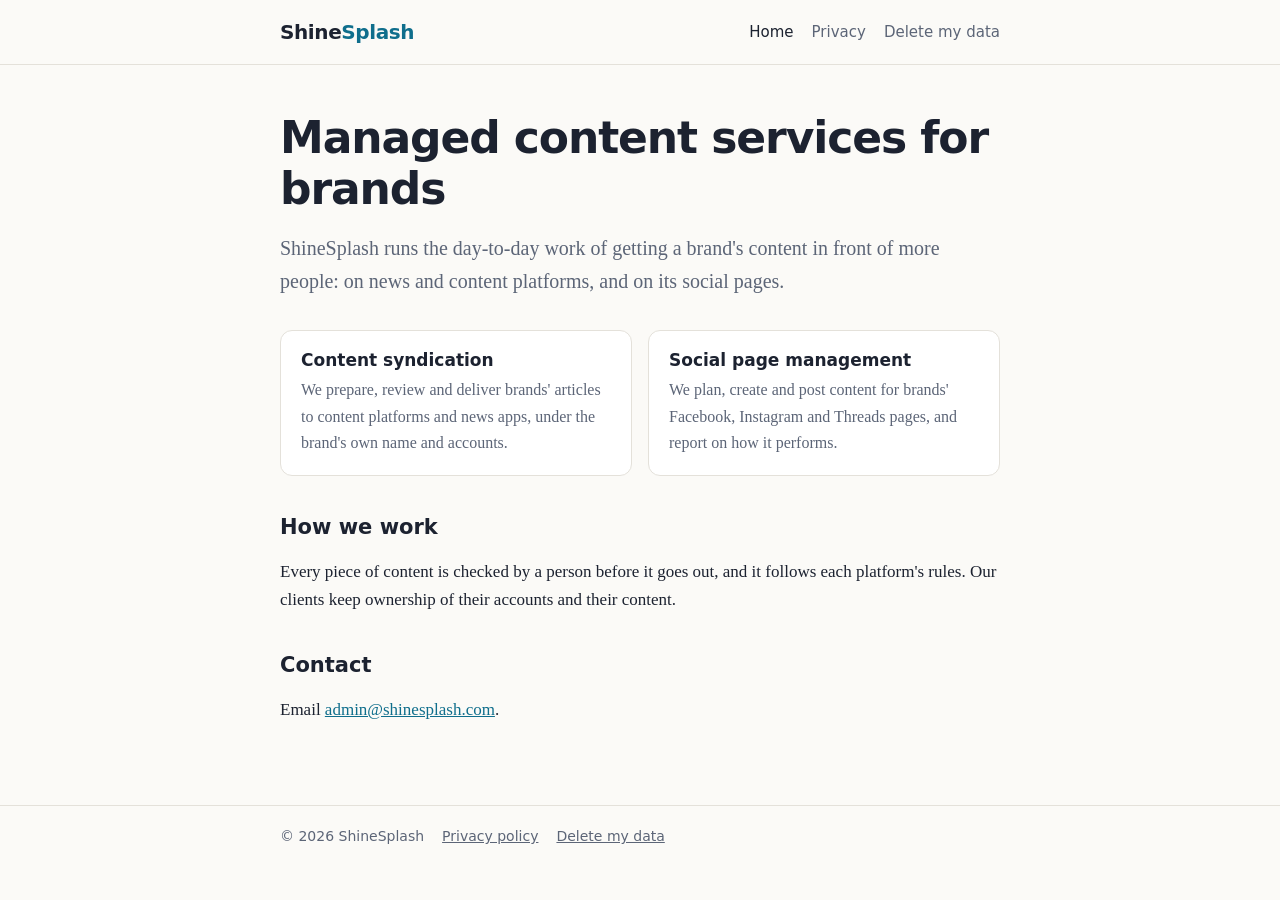
==== index.html @ 6895125b "shinesplash.com: home, privacy policy, data deletion" ====
<!doctype html>
<html lang="en">
<head>
<meta charset="utf-8">
<meta name="viewport" content="width=device-width, initial-scale=1">
<title>ShineSplash — managed content services for brands</title>
<meta name="description" content="ShineSplash runs content distribution and social page management for brands and publishers.">
<link rel="stylesheet" href="/style.css">
</head>
<body>
<header><div class="wrap">
  <a class="logo" href="/">Shine<span>Splash</span></a>
  <nav><a href="/" aria-current="page">Home</a><a href="/privacy/">Privacy</a><a href="/data-deletion/">Delete my data</a></nav>
</div></header>
<main><div class="wrap">
  <h1>Managed content services for brands</h1>
  <p class="lede">ShineSplash runs the day-to-day work of getting a brand's content in front of more people: on news and content platforms, and on its social pages.</p>

  <div class="cards">
    <div class="card"><h3>Content syndication</h3><p>We prepare, review and deliver brands' articles to content platforms and news apps, under the brand's own name and accounts.</p></div>
    <div class="card"><h3>Social page management</h3><p>We plan, create and post content for brands' Facebook, Instagram and Threads pages, and report on how it performs.</p></div>
  </div>

  <h2>How we work</h2>
  <p>Every piece of content is checked by a person before it goes out, and it follows each platform's rules. Our clients keep ownership of their accounts and their content.</p>

  <h2>Contact</h2>
  <p>Email <a href="mailto:admin@shinesplash.com">admin@shinesplash.com</a>.</p>
</div></main>
<footer><div class="wrap"><span>© 2026 ShineSplash</span><a href="/privacy/">Privacy policy</a><a href="/data-deletion/">Delete my data</a></div></footer>
</body>
</html>
---- style.css ----
:root {
  --bg: #fbfaf7; --ink: #1c2230; --muted: #5c6577; --line: #e4e1da; --accent: #0f6e8c; --card: #ffffff;
}
@media (prefers-color-scheme: dark) {
  :root { --bg: #11151c; --ink: #e8eaef; --muted: #9aa3b3; --line: #2a313d; --accent: #5cc2df; --card: #181d26; }
}
* { box-sizing: border-box; }
html { -webkit-text-size-adjust: 100%; }
body { margin: 0; background: var(--bg); color: var(--ink); font: 17px/1.65 Georgia, "Iowan Old Style", "Palatino Linotype", serif; }
a { color: var(--accent); }
.wrap { max-width: 760px; margin: 0 auto; padding: 0 20px; }
header { border-bottom: 1px solid var(--line); }
header .wrap { display: flex; justify-content: space-between; align-items: center; gap: 16px; padding-top: 18px; padding-bottom: 18px; flex-wrap: wrap; }
.logo { font: 700 20px/1 system-ui, -apple-system, "Segoe UI", sans-serif; letter-spacing: -0.02em; color: var(--ink); text-decoration: none; }
.logo span { color: var(--accent); }
nav a { font: 15px system-ui, -apple-system, "Segoe UI", sans-serif; color: var(--muted); text-decoration: none; margin-left: 18px; }
nav a:first-child { margin-left: 0; }
nav a:hover, nav a[aria-current] { color: var(--ink); }
main { padding: 48px 0 64px; }
h1 { font: 700 clamp(30px, 6vw, 44px)/1.15 system-ui, -apple-system, "Segoe UI", sans-serif; letter-spacing: -0.025em; margin: 0 0 18px; }
h2 { font: 650 21px/1.3 system-ui, -apple-system, "Segoe UI", sans-serif; margin: 38px 0 10px; }
.lede { font-size: 20px; color: var(--muted); margin: 0 0 32px; }
.cards { display: grid; grid-template-columns: repeat(auto-fit, minmax(220px, 1fr)); gap: 16px; margin: 32px 0; }
.card { background: var(--card); border: 1px solid var(--line); border-radius: 12px; padding: 18px 20px; }
.card h3 { font: 650 17px/1.3 system-ui, -apple-system, "Segoe UI", sans-serif; margin: 0 0 6px; }
.card p { margin: 0; color: var(--muted); font-size: 16px; }
.meta { font: 14px system-ui, -apple-system, "Segoe UI", sans-serif; color: var(--muted); }
table { width: 100%; border-collapse: collapse; font-size: 16px; margin: 12px 0; }
th, td { text-align: left; vertical-align: top; padding: 9px 10px; border-bottom: 1px solid var(--line); }
th { font: 600 14px system-ui, -apple-system, "Segoe UI", sans-serif; color: var(--muted); }
.scroll { overflow-x: auto; }
footer { border-top: 1px solid var(--line); padding: 22px 0 40px; }
footer .wrap { display: flex; gap: 18px; flex-wrap: wrap; font: 14px system-ui, -apple-system, "Segoe UI", sans-serif; color: var(--muted); }
footer a { color: var(--muted); }
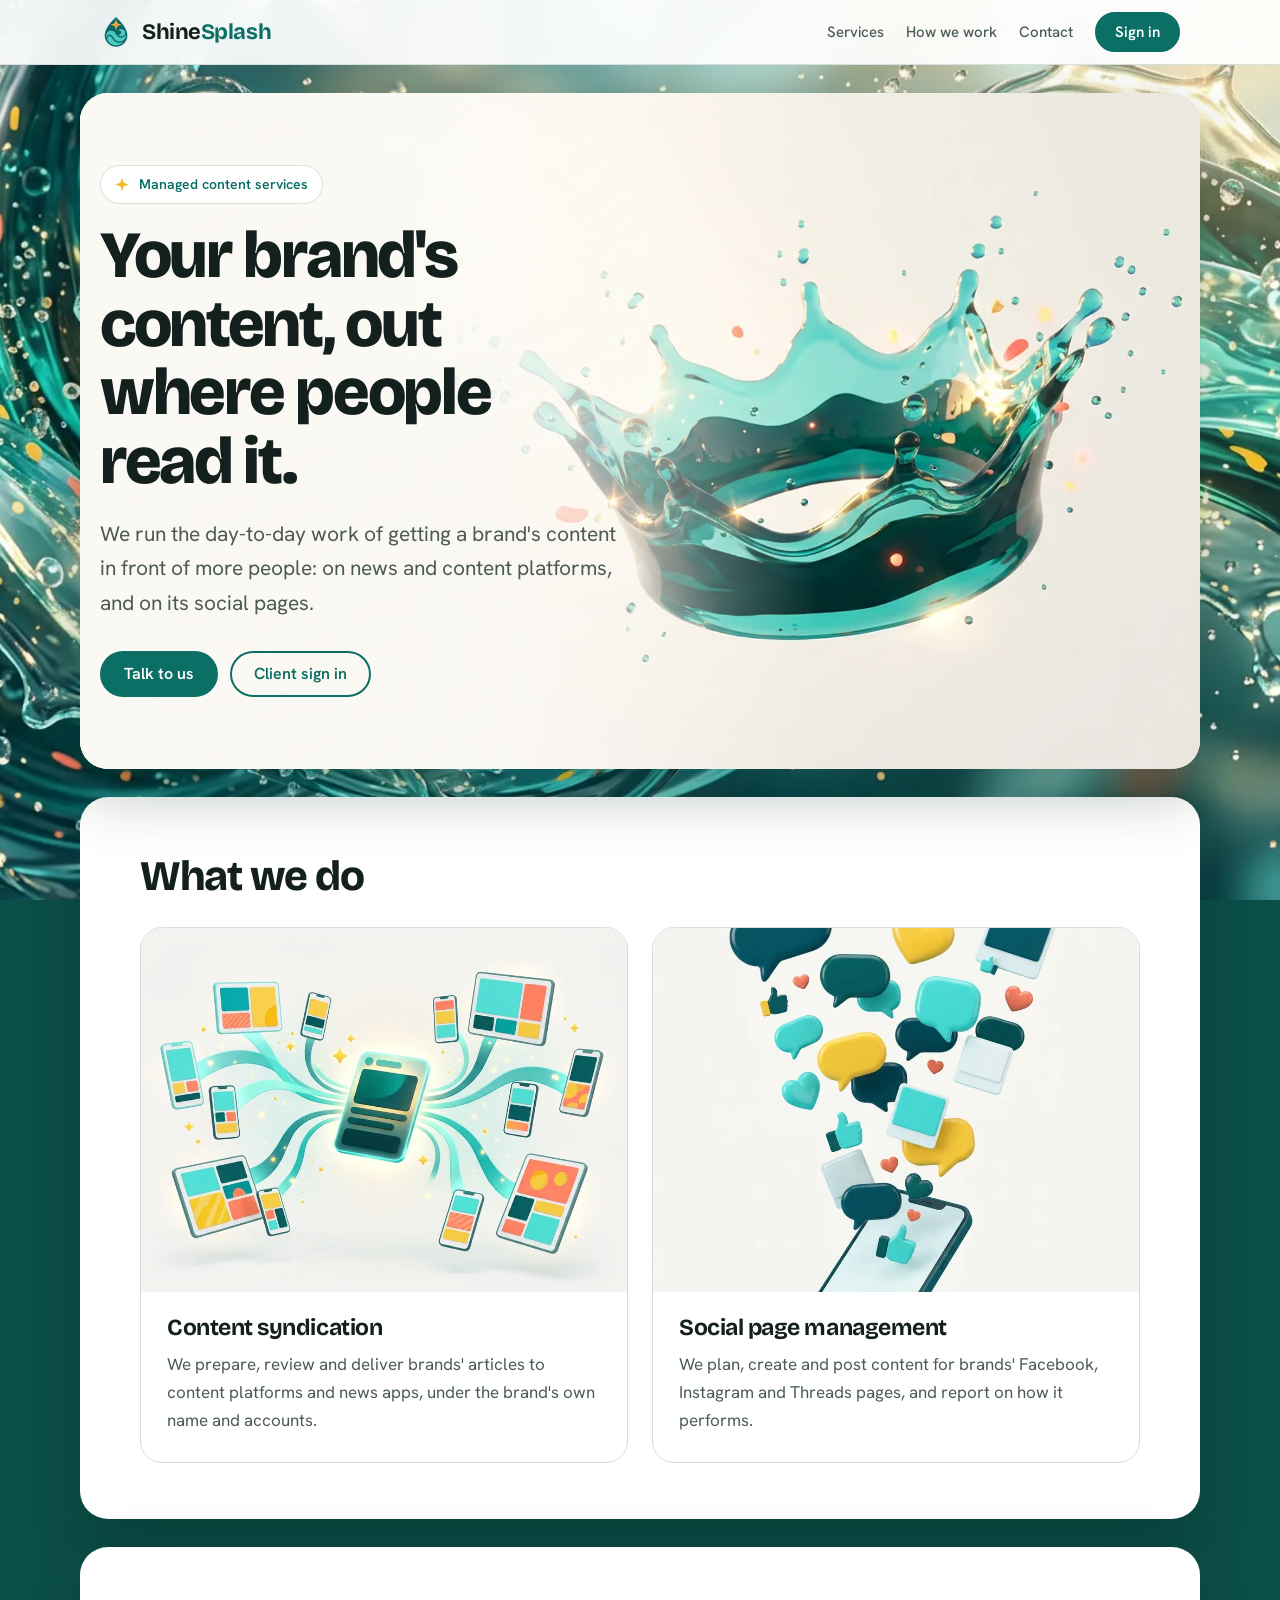
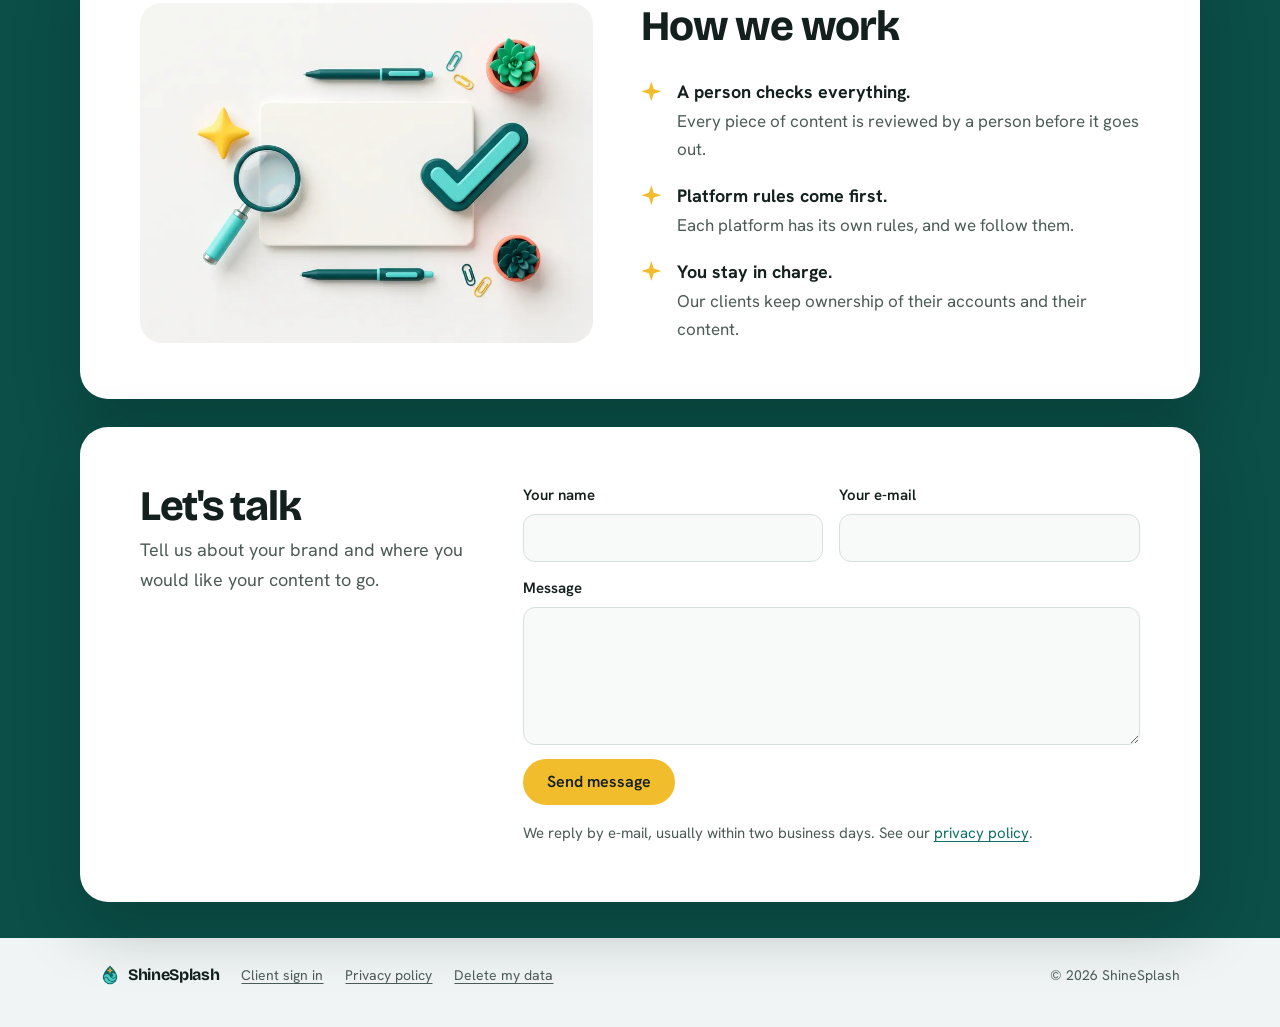
==== commit c87af988: "shinesplash.com redesign: splash background with white cards, AI pictures, Sign in to app.shinesplas" ====
--- a/index.html
+++ b/index.html
@@ -5,28 +5,90 @@
 <meta name="viewport" content="width=device-width, initial-scale=1">
 <title>ShineSplash — managed content services for brands</title>
 <meta name="description" content="ShineSplash runs content distribution and social page management for brands and publishers.">
+<link rel="icon" href="/favicon.png" type="image/png">
+<link rel="apple-touch-icon" href="/apple-touch-icon.png">
+<link rel="preload" href="/assets/fonts/bricolage-grotesque-latin-opsz-normal.woff2" as="font" type="font/woff2" crossorigin>
 <link rel="stylesheet" href="/style.css">
 </head>
-<body>
-<header><div class="wrap">
-  <a class="logo" href="/">Shine<span>Splash</span></a>
-  <nav><a href="/" aria-current="page">Home</a><a href="/privacy/">Privacy</a><a href="/data-deletion/">Delete my data</a></nav>
+<body class="home">
+<header class="site-head"><div class="wrap">
+  <a class="brand" href="/"><img src="/assets/mark-64.png" width="32" height="32" alt=""><span class="name">Shine<span>Splash</span></span></a>
+  <nav aria-label="Main">
+    <a class="nav-link" href="#services">Services</a><a class="nav-link" href="#how">How we work</a><a class="nav-link" href="#contact">Contact</a>
+    <a class="btn btn-small" href="https://app.shinesplash.com/signin">Sign in</a>
+  </nav>
 </div></header>
-<main><div class="wrap">
-  <h1>Managed content services for brands</h1>
-  <p class="lede">ShineSplash runs the day-to-day work of getting a brand's content in front of more people: on news and content platforms, and on its social pages.</p>
 
-  <div class="cards">
-    <div class="card"><h3>Content syndication</h3><p>We prepare, review and deliver brands' articles to content platforms and news apps, under the brand's own name and accounts.</p></div>
-    <div class="card"><h3>Social page management</h3><p>We plan, create and post content for brands' Facebook, Instagram and Threads pages, and report on how it performs.</p></div>
-  </div>
+<main>
+  <section class="hero">
+    <picture>
+      <source media="(max-width: 700px)" srcset="/assets/img/hero-splash-burst-960.webp">
+      <img class="hero-bg" src="/assets/img/hero-splash-burst-1920.webp" width="1920" height="1080" alt="">
+    </picture>
+    <div class="wrap hero-copy">
+      <p class="eyebrow"><span class="spark" aria-hidden="true"></span>Managed content services</p>
+      <h1>Your brand's content, out where people read it.</h1>
+      <p class="lede">We run the day-to-day work of getting a brand's content in front of more people: on news and content platforms, and on its social pages.</p>
+      <p class="actions"><a class="btn" href="#contact">Talk to us</a><a class="btn btn-ghost" href="https://app.shinesplash.com/signin">Client sign in</a></p>
+    </div>
+  </section>
 
-  <h2>How we work</h2>
-  <p>Every piece of content is checked by a person before it goes out, and it follows each platform's rules. Our clients keep ownership of their accounts and their content.</p>
+  <section id="services" class="wrap section">
+    <h2 class="section-title">What we do</h2>
+    <div class="services">
+      <article class="service">
+        <img src="/assets/img/svc-syndication-900.webp" width="900" height="675" alt="" loading="lazy">
+        <div class="service-body">
+          <h3>Content syndication</h3>
+          <p>We prepare, review and deliver brands' articles to content platforms and news apps, under the brand's own name and accounts.</p>
+        </div>
+      </article>
+      <article class="service">
+        <img src="/assets/img/svc-social-900.webp" width="900" height="675" alt="" loading="lazy">
+        <div class="service-body">
+          <h3>Social page management</h3>
+          <p>We plan, create and post content for brands' Facebook, Instagram and Threads pages, and report on how it performs.</p>
+        </div>
+      </article>
+    </div>
+  </section>
 
-  <h2>Contact</h2>
-  <p>Email <a href="mailto:admin@shinesplash.com">admin@shinesplash.com</a>.</p>
-</div></main>
-<footer><div class="wrap"><span>© 2026 ShineSplash</span><a href="/privacy/">Privacy policy</a><a href="/data-deletion/">Delete my data</a></div></footer>
+  <section id="how" class="section how-band">
+    <div class="wrap how">
+      <img src="/assets/img/how-review-900.webp" width="900" height="675" alt="" loading="lazy">
+      <div>
+        <h2 class="section-title">How we work</h2>
+        <ul class="points">
+          <li><strong>A person checks everything.</strong> Every piece of content is reviewed by a person before it goes out.</li>
+          <li><strong>Platform rules come first.</strong> Each platform has its own rules, and we follow them.</li>
+          <li><strong>You stay in charge.</strong> Our clients keep ownership of their accounts and their content.</li>
+        </ul>
+      </div>
+    </div>
+  </section>
+
+  <section id="contact" class="wrap section">
+    <div class="contact">
+      <div>
+        <h2>Let's talk</h2>
+        <p>Tell us about your brand and where you would like your content to go.</p>
+      </div>
+      <form class="contact-form" method="post" action="https://app.shinesplash.com/contact">
+        <label>Your name<input name="name" autocomplete="name" maxlength="100" required></label>
+        <label>Your e-mail<input name="email" type="email" autocomplete="email" maxlength="200" required></label>
+        <label class="wide">Message<textarea name="message" rows="5" maxlength="5000" required></textarea></label>
+        <label class="hp" aria-hidden="true">Leave this empty<input name="website" tabindex="-1" autocomplete="off"></label>
+        <p class="wide form-foot"><button class="btn btn-shine" type="submit">Send message</button>
+          <span>We reply by e-mail, usually within two business days. See our <a href="/privacy/">privacy policy</a>.</span></p>
+      </form>
+    </div>
+  </section>
+</main>
+
+<footer class="site-foot"><div class="wrap">
+  <span class="brand brand-small"><img src="/assets/mark-64.png" width="20" height="20" alt="">ShineSplash</span>
+  <a href="https://app.shinesplash.com/signin">Client sign in</a><a href="/privacy/">Privacy policy</a><a href="/data-deletion/">Delete my data</a>
+  <span class="copy">© 2026 ShineSplash</span>
+</div></footer>
 </body>
 </html>
--- a/style.css
+++ b/style.css
@@ -1,34 +1,165 @@
+/* shinesplash.com - brand kit colours (projects/ShineSplash/brand/colours) and fonts served from this site (no third parties). */
+@font-face { font-family: "Bricolage Grotesque"; src: url("/assets/fonts/bricolage-grotesque-latin-opsz-normal.woff2") format("woff2"); font-weight: 200 800; font-display: swap; }
+@font-face { font-family: "Hanken Grotesk"; src: url("/assets/fonts/hanken-grotesk-latin-wght-normal.woff2") format("woff2"); font-weight: 100 900; font-display: swap; }
+
 :root {
-  --bg: #fbfaf7; --ink: #1c2230; --muted: #5c6577; --line: #e4e1da; --accent: #0f6e8c; --card: #ffffff;
+  --surface: #f7faf9; --raised: #ffffff; --sunken: #e9f2ef; --line: #d6dfdc;
+  --ink: #14201e; --muted: #4c5b57;
+  --splash: #0c6f65; --splash-deep: #08433d; --aqua: #4cc4b5; --splash-soft: #d9eeea; --on-splash: #ffffff;
+  --shine: #f2bd2c; --on-shine: #14201e; --coral: #ff7a59;
+  --hero-fade: linear-gradient(90deg, rgba(251,249,244,0.96) 0%, rgba(251,249,244,0.86) 38%, rgba(251,249,244,0) 66%);
+  --display: "Bricolage Grotesque", "Segoe UI", system-ui, sans-serif;
+  --sans: "Hanken Grotesk", "Segoe UI", system-ui, -apple-system, sans-serif;
+  color-scheme: light;
 }
 @media (prefers-color-scheme: dark) {
-  :root { --bg: #11151c; --ink: #e8eaef; --muted: #9aa3b3; --line: #2a313d; --accent: #5cc2df; --card: #181d26; }
+  :root {
+    --surface: #0f1514; --raised: #172120; --sunken: #0a0f0e; --line: #2a3735;
+    --ink: #e6eeec; --muted: #a3b5b0;
+    --splash: #4cc4b5; --splash-soft: #123833; --on-splash: #04201c;
+    --hero-fade: linear-gradient(90deg, rgba(15,21,20,0.95) 0%, rgba(15,21,20,0.84) 40%, rgba(15,21,20,0.15) 72%);
+    color-scheme: dark;
+  }
 }
+
 * { box-sizing: border-box; }
-html { -webkit-text-size-adjust: 100%; }
-body { margin: 0; background: var(--bg); color: var(--ink); font: 17px/1.65 Georgia, "Iowan Old Style", "Palatino Linotype", serif; }
-a { color: var(--accent); }
-.wrap { max-width: 760px; margin: 0 auto; padding: 0 20px; }
-header { border-bottom: 1px solid var(--line); }
-header .wrap { display: flex; justify-content: space-between; align-items: center; gap: 16px; padding-top: 18px; padding-bottom: 18px; flex-wrap: wrap; }
-.logo { font: 700 20px/1 system-ui, -apple-system, "Segoe UI", sans-serif; letter-spacing: -0.02em; color: var(--ink); text-decoration: none; }
-.logo span { color: var(--accent); }
-nav a { font: 15px system-ui, -apple-system, "Segoe UI", sans-serif; color: var(--muted); text-decoration: none; margin-left: 18px; }
-nav a:first-child { margin-left: 0; }
+html { -webkit-text-size-adjust: 100%; scroll-behavior: smooth; }
+@media (prefers-reduced-motion: reduce) { html { scroll-behavior: auto; } }
+body { margin: 0; background: var(--surface); color: var(--ink); font: 17px/1.65 var(--sans); }
+a { color: var(--splash); text-underline-offset: 3px; }
+:focus-visible { outline: 2px solid var(--splash); outline-offset: 2px; border-radius: 4px; }
+img { max-width: 100%; height: auto; display: block; }
+.wrap { max-width: 1120px; margin: 0 auto; padding: 0 20px; }
+
+/* Header + brand */
+.site-head { position: sticky; top: 0; z-index: 10; background: color-mix(in srgb, var(--surface) 88%, transparent); backdrop-filter: blur(10px); border-bottom: 1px solid var(--line); }
+.site-head .wrap { display: flex; justify-content: space-between; align-items: center; gap: 12px 20px; padding-top: 12px; padding-bottom: 12px; flex-wrap: wrap; }
+.brand { display: inline-flex; align-items: center; gap: 10px; font: 700 22px/1 var(--display); letter-spacing: -0.02em; color: var(--ink); text-decoration: none; }
+.brand .name span { color: var(--splash); }
+.brand-small { font-size: 16px; gap: 8px; }
+nav { display: flex; align-items: center; gap: 4px 22px; flex-wrap: wrap; }
+nav a { font-size: 15px; font-weight: 500; color: var(--muted); text-decoration: none; }
 nav a:hover, nav a[aria-current] { color: var(--ink); }
-main { padding: 48px 0 64px; }
-h1 { font: 700 clamp(30px, 6vw, 44px)/1.15 system-ui, -apple-system, "Segoe UI", sans-serif; letter-spacing: -0.025em; margin: 0 0 18px; }
-h2 { font: 650 21px/1.3 system-ui, -apple-system, "Segoe UI", sans-serif; margin: 38px 0 10px; }
-.lede { font-size: 20px; color: var(--muted); margin: 0 0 32px; }
-.cards { display: grid; grid-template-columns: repeat(auto-fit, minmax(220px, 1fr)); gap: 16px; margin: 32px 0; }
-.card { background: var(--card); border: 1px solid var(--line); border-radius: 12px; padding: 18px 20px; }
-.card h3 { font: 650 17px/1.3 system-ui, -apple-system, "Segoe UI", sans-serif; margin: 0 0 6px; }
-.card p { margin: 0; color: var(--muted); font-size: 16px; }
-.meta { font: 14px system-ui, -apple-system, "Segoe UI", sans-serif; color: var(--muted); }
+
+/* Buttons */
+.btn { display: inline-flex; align-items: center; justify-content: center; min-height: 46px; padding: 0 22px; border-radius: 999px; border: 2px solid var(--splash);
+  background: var(--splash); color: var(--on-splash); font: 600 16px/1 var(--sans); text-decoration: none; transition: background-color .15s, color .15s, border-color .15s; }
+.btn:hover { background: var(--splash-deep); border-color: var(--splash-deep); color: #fff; }
+.btn-ghost { background: transparent; color: var(--splash); }
+.btn-ghost:hover { background: var(--splash-soft); color: var(--ink); border-color: var(--splash); }
+.btn-shine { background: var(--shine); border-color: var(--shine); color: var(--on-shine); }
+.btn-shine:hover { background: #ffd35a; border-color: #ffd35a; color: var(--on-shine); }
+.btn-small { min-height: 40px; padding: 0 18px; font-size: 15px; color: var(--on-splash); }
+nav .btn-small:hover { color: #fff; }
+.actions { display: flex; flex-wrap: wrap; gap: 12px; margin: 0; }
+
+/* Hero */
+.hero { position: relative; overflow: hidden; min-height: min(640px, 82vh); display: flex; align-items: center; background: #fbf9f4; }
+.hero picture, .hero-bg { position: absolute; inset: 0; width: 100%; height: 100%; }
+.hero-bg { object-fit: cover; object-position: 62% 50%; }
+.hero::after { content: ""; position: absolute; inset: 0; background: var(--hero-fade); }
+.hero-copy { position: relative; z-index: 1; padding-top: 72px; padding-bottom: 72px; width: 100%; }
+.hero-copy > * { max-width: 520px; }
+.eyebrow { display: inline-flex; align-items: center; gap: 10px; margin: 0 0 18px; padding: 7px 14px; border-radius: 999px; background: var(--raised); border: 1px solid var(--line);
+  font-size: 14px; font-weight: 600; color: var(--splash); }
+.spark { width: 14px; height: 14px; background: var(--shine); clip-path: polygon(50% 0, 62% 38%, 100% 50%, 62% 62%, 50% 100%, 38% 62%, 0 50%, 38% 38%); }
+h1 { font: 800 clamp(38px, 6.4vw, 66px)/1.04 var(--display); letter-spacing: -0.035em; margin: 0 0 20px; }
+.lede { font-size: clamp(18px, 2.2vw, 21px); color: var(--muted); margin: 0 0 30px; }
+
+/* Sections */
+.section { padding-top: 88px; padding-bottom: 88px; }
+.section-title, .contact h2 { font: 750 clamp(30px, 4vw, 42px)/1.1 var(--display); letter-spacing: -0.03em; margin: 0 0 28px; }
+.services { display: grid; grid-template-columns: repeat(auto-fit, minmax(290px, 1fr)); gap: 24px; }
+.service { background: var(--raised); border: 1px solid var(--line); border-radius: 22px; overflow: hidden; transition: transform .2s, box-shadow .2s; }
+.service:hover { transform: translateY(-3px); box-shadow: 0 14px 36px rgba(8, 67, 61, 0.12); }
+@media (prefers-reduced-motion: reduce) { .service, .service:hover { transition: none; transform: none; } }
+.service img { aspect-ratio: 4 / 3; object-fit: cover; width: 100%; background: #f6f4ef; }
+.service-body { padding: 22px 26px 28px; }
+.service h3 { font: 700 23px/1.2 var(--display); letter-spacing: -0.02em; margin: 0 0 8px; }
+.service p { margin: 0; color: var(--muted); }
+
+.how-band { background: var(--sunken); }
+.how { display: grid; grid-template-columns: 1fr 1.1fr; gap: 48px; align-items: center; }
+.how img { border-radius: 22px; aspect-ratio: 4 / 3; object-fit: cover; width: 100%; }
+.points { list-style: none; padding: 0; margin: 0; display: grid; gap: 18px; }
+.points li { position: relative; padding-left: 36px; color: var(--muted); }
+.points li::before { content: ""; position: absolute; left: 0; top: 4px; width: 20px; height: 20px; background: var(--shine);
+  clip-path: polygon(50% 0, 62% 38%, 100% 50%, 62% 62%, 50% 100%, 38% 62%, 0 50%, 38% 38%); }
+.points strong { display: block; color: var(--ink); font-size: 18px; }
+@media (max-width: 760px) { .how { grid-template-columns: 1fr; gap: 28px; } }
+
+.contact { display: flex; justify-content: space-between; align-items: center; gap: 24px; flex-wrap: wrap; padding: 44px clamp(24px, 5vw, 56px); border-radius: 28px;
+  background: radial-gradient(circle at 88% 20%, rgba(242,189,44,0.28), transparent 42%), linear-gradient(135deg, #08433d, #0c6f65 60%, #128a7d); color: #ffffff; }
+.contact h2 { margin: 0 0 6px; color: #ffffff; }
+.contact p { margin: 0; color: #d9eeea; font-size: 18px; }
+.contact > div { flex: 1 1 260px; }
+.contact-form { flex: 2 1 420px; display: grid; grid-template-columns: 1fr 1fr; gap: 14px 16px; }
+.contact-form label { display: flex; flex-direction: column; gap: 6px; font-weight: 600; font-size: 15px; color: #ffffff; }
+.contact-form input, .contact-form textarea { font: 400 16px/1.4 var(--sans); padding: 12px 14px; border-radius: 12px; border: 1px solid rgba(255,255,255,0.35);
+  background: rgba(255,255,255,0.96); color: #14201e; min-height: 46px; }
+.contact-form textarea { resize: vertical; min-height: 120px; }
+.contact-form input:focus-visible, .contact-form textarea:focus-visible { outline: 3px solid var(--shine); outline-offset: 1px; }
+.contact-form .wide { grid-column: 1 / -1; }
+.contact-form .hp { position: absolute; left: -10000px; width: 1px; height: 1px; overflow: hidden; }
+.contact .form-foot { display: flex; align-items: center; gap: 16px; flex-wrap: wrap; font-size: 15px; }
+.contact .form-foot a { color: #ffffff; }
+@media (max-width: 600px) { .contact-form { grid-template-columns: 1fr; } }
+
+/* Plain pages (privacy, data deletion) */
+.page { max-width: 760px; padding-top: 56px; padding-bottom: 72px; }
+.page h1 { font-size: clamp(32px, 5vw, 46px); }
+.page h2 { font: 700 22px/1.3 var(--display); margin: 38px 0 10px; }
+.meta { font-size: 14px; color: var(--muted); }
 table { width: 100%; border-collapse: collapse; font-size: 16px; margin: 12px 0; }
 th, td { text-align: left; vertical-align: top; padding: 9px 10px; border-bottom: 1px solid var(--line); }
-th { font: 600 14px system-ui, -apple-system, "Segoe UI", sans-serif; color: var(--muted); }
+th { font-size: 14px; font-weight: 600; color: var(--muted); }
 .scroll { overflow-x: auto; }
-footer { border-top: 1px solid var(--line); padding: 22px 0 40px; }
-footer .wrap { display: flex; gap: 18px; flex-wrap: wrap; font: 14px system-ui, -apple-system, "Segoe UI", sans-serif; color: var(--muted); }
-footer a { color: var(--muted); }
+
+/* Footer */
+.site-foot { border-top: 1px solid var(--line); padding: 26px 0 40px; }
+.site-foot .wrap { display: flex; gap: 10px 22px; flex-wrap: wrap; align-items: center; font-size: 14px; color: var(--muted); }
+.site-foot a { color: var(--muted); }
+.site-foot .copy { margin-left: auto; }
+@media (max-width: 600px) {
+  .site-foot .copy { margin-left: 0; width: 100%; }
+  .section { padding-top: 60px; padding-bottom: 60px; }
+  .site-head .wrap { flex-wrap: nowrap; }
+  .nav-link { display: none; }
+}
+@media (max-width: 700px) {
+  .hero { display: flex; flex-direction: column-reverse; min-height: 0; }
+  .hero picture { position: relative; display: block; height: 240px; }
+  .hero-bg { position: absolute; object-position: 64% 50%; }
+  .hero::after { display: none; }
+  .hero-copy { padding-top: 36px; padding-bottom: 8px; }
+  .hero { padding-bottom: 0; }
+}
+
+/* Splash page (operator 2026-10-29): white cards with room inside; around them a big splash in the hero's colours. */
+body { background: #0b4f48; }
+body::before { content: ""; position: fixed; inset: 0; z-index: -1; background: #0b4f48 url("/assets/img/page-splash-wide-1920.webp") center / cover no-repeat; }
+@media (max-aspect-ratio: 4/5) { body::before { background-image: url("/assets/img/page-splash-tall-900.webp"); } }
+main { display: grid; gap: 28px; padding: 28px 16px 36px; }
+main > section, main > .page { width: 100%; max-width: 1120px; margin: 0 auto; background: var(--raised); border-radius: 28px;
+  box-shadow: 0 24px 64px rgba(4, 32, 28, 0.28); }
+main > section.wrap, main > .page { padding: 56px clamp(20px, 5vw, 60px); }
+main > .page { max-width: 860px; }
+.hero { min-height: min(600px, 78vh); border-radius: 28px; }
+.how-band { background: var(--raised); padding: 56px 0; }
+.how-band .wrap { padding: 0 clamp(20px, 5vw, 60px); }
+.contact { padding: 0; background: none; color: var(--ink); border-radius: 0; align-items: flex-start; }
+.contact h2 { color: var(--ink); }
+.contact p { color: var(--muted); }
+.contact-form label { color: var(--ink); }
+.contact-form input, .contact-form textarea { background: var(--surface); color: var(--ink); border: 1px solid var(--line); }
+.contact-form input:focus-visible, .contact-form textarea:focus-visible { outline-color: var(--splash); }
+.contact .form-foot a { color: var(--splash); }
+.site-head { background: color-mix(in srgb, var(--raised) 92%, transparent); }
+.site-foot { border-top: 0; background: color-mix(in srgb, var(--raised) 94%, transparent); }
+@media (max-width: 600px) {
+  main { gap: 18px; padding: 16px 12px 24px; }
+  main > section, main > .page, .hero { border-radius: 22px; }
+  main > section.wrap, main > .page { padding: 36px 20px; }
+  .how-band { padding: 36px 0; }
+  .how-band .wrap { padding: 0 20px; }
+}
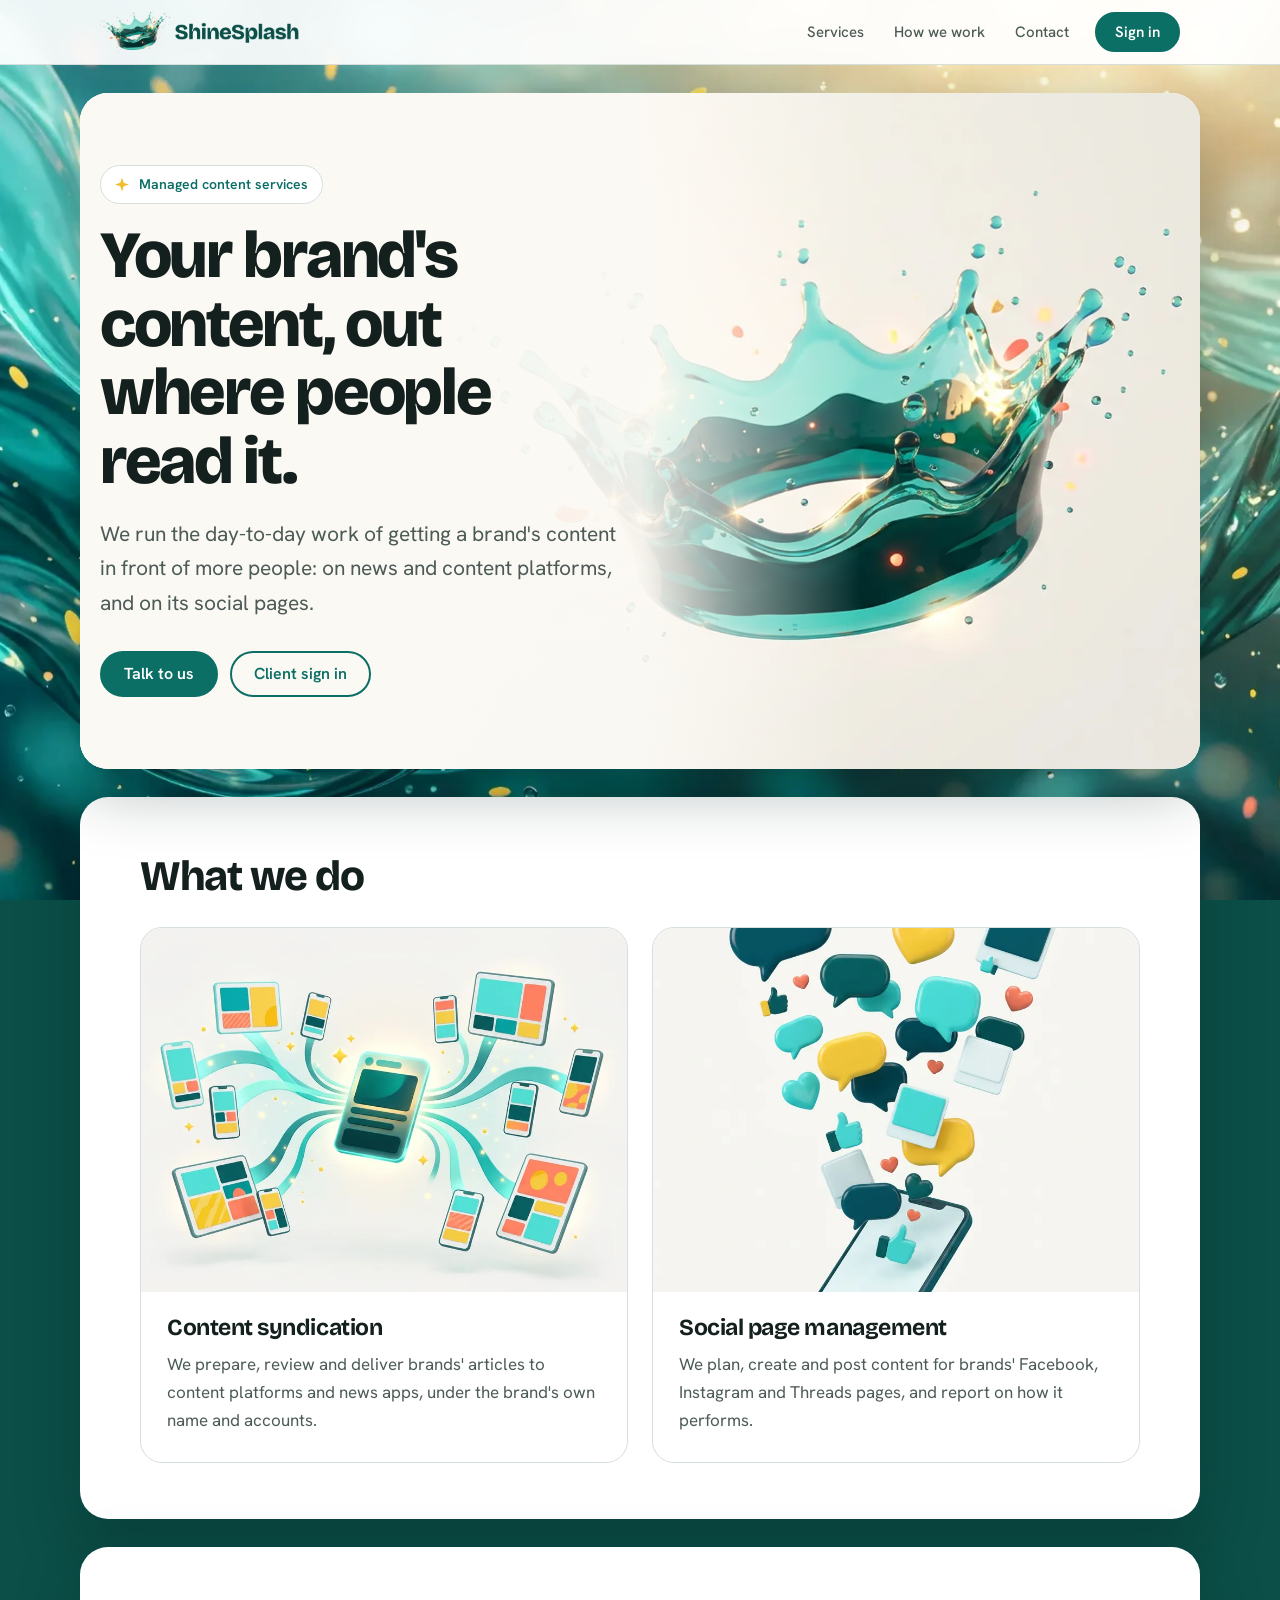
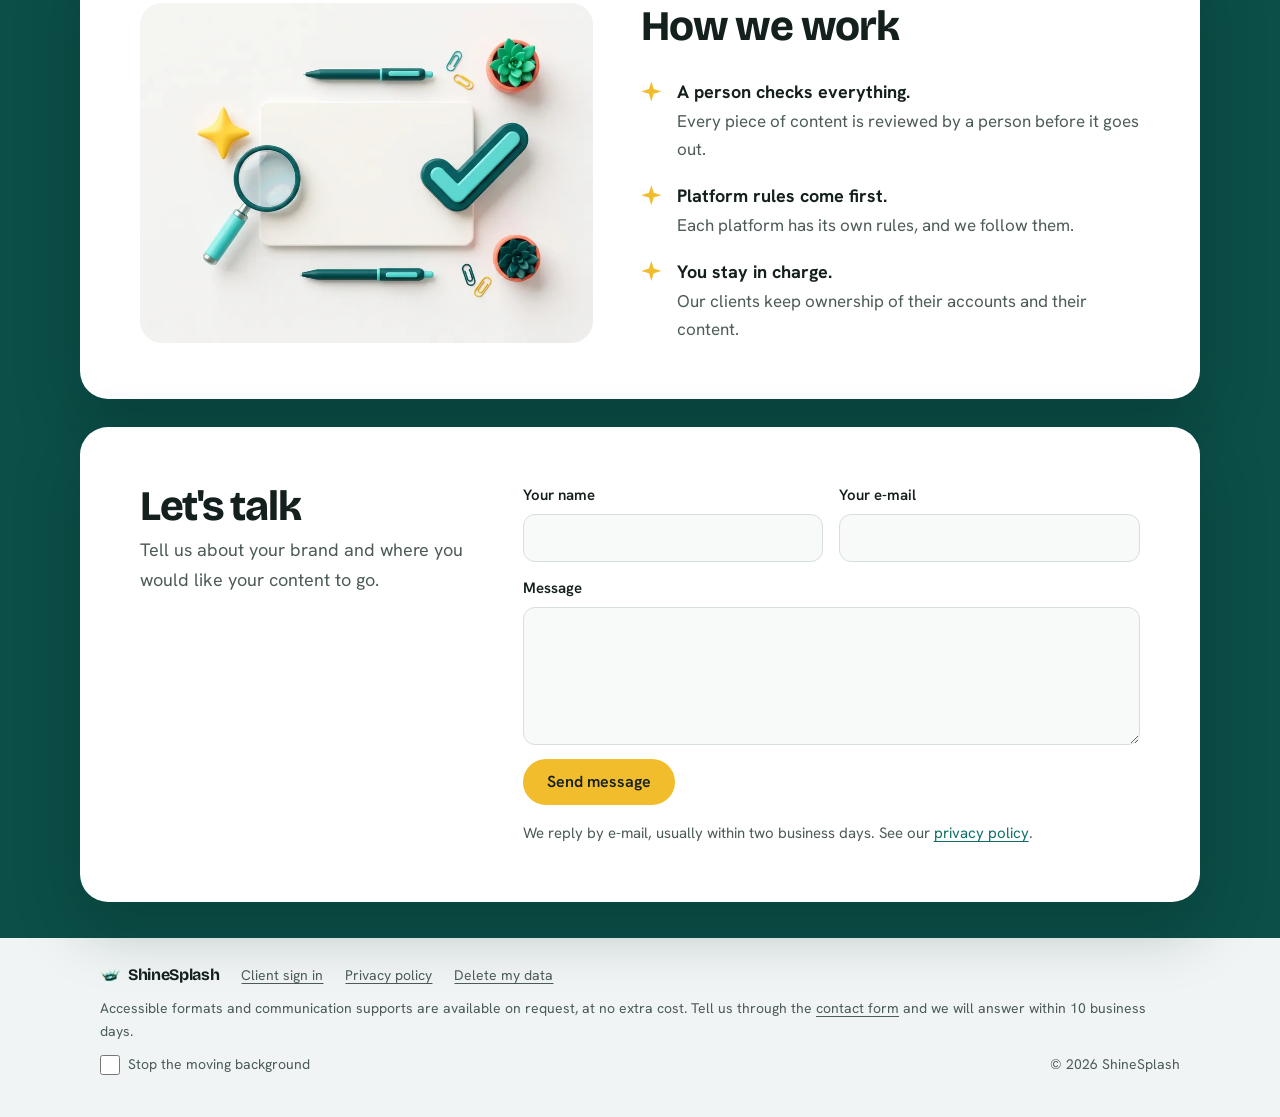
==== commit a9e3b47d: "New logo, water-video background, accessibility fixes (hero contrast, stop-the-moving-background con" ====
--- a/index.html
+++ b/index.html
@@ -5,14 +5,17 @@
 <meta name="viewport" content="width=device-width, initial-scale=1">
 <title>ShineSplash — managed content services for brands</title>
 <meta name="description" content="ShineSplash runs content distribution and social page management for brands and publishers.">
-<link rel="icon" href="/favicon.png" type="image/png">
+<link rel="icon" href="/favicon-16.png" sizes="16x16" type="image/png">
+<link rel="icon" href="/favicon-32.png" sizes="32x32" type="image/png">
+<link rel="icon" href="/favicon.png" sizes="48x48" type="image/png">
 <link rel="apple-touch-icon" href="/apple-touch-icon.png">
 <link rel="preload" href="/assets/fonts/bricolage-grotesque-latin-opsz-normal.woff2" as="font" type="font/woff2" crossorigin>
 <link rel="stylesheet" href="/style.css">
 </head>
 <body class="home">
+<video class="page-bg-video" autoplay muted loop playsinline preload="metadata" poster="/assets/img/hero-loop-poster-1920.webp" aria-hidden="true"><source src="/assets/img/hero-loop-1280.mp4" type="video/mp4"></video>
 <header class="site-head"><div class="wrap">
-  <a class="brand" href="/"><img src="/assets/mark-64.png" width="32" height="32" alt=""><span class="name">Shine<span>Splash</span></span></a>
+  <a class="brand" href="/"><picture><source media="(prefers-color-scheme: dark)" srcset="/assets/lockup-dark-240.png"><img class="brand-logo" src="/assets/lockup-light-240.png" width="199" height="40" alt="ShineSplash"></picture></a>
   <nav aria-label="Main">
     <a class="nav-link" href="#services">Services</a><a class="nav-link" href="#how">How we work</a><a class="nav-link" href="#contact">Contact</a>
     <a class="btn btn-small" href="https://app.shinesplash.com/signin">Sign in</a>
@@ -86,8 +89,10 @@
 </main>
 
 <footer class="site-foot"><div class="wrap">
-  <span class="brand brand-small"><img src="/assets/mark-64.png" width="20" height="20" alt="">ShineSplash</span>
+  <span class="brand brand-small"><img src="/assets/crown-64.png" width="20" height="20" alt="">ShineSplash</span>
   <a href="https://app.shinesplash.com/signin">Client sign in</a><a href="/privacy/">Privacy policy</a><a href="/data-deletion/">Delete my data</a>
+  <p class="a11y-note">Accessible formats and communication supports are available on request, at no extra cost. Tell us through the <a href="#contact">contact form</a> and we will answer within 10 business days.</p>
+  <label class="motion-stop"><input type="checkbox" id="motion-stop"> Stop the moving background</label>
   <span class="copy">© 2026 ShineSplash</span>
 </div></footer>
 </body>
--- a/style.css
+++ b/style.css
@@ -7,7 +7,8 @@
   --ink: #14201e; --muted: #4c5b57;
   --splash: #0c6f65; --splash-deep: #08433d; --aqua: #4cc4b5; --splash-soft: #d9eeea; --on-splash: #ffffff;
   --shine: #f2bd2c; --on-shine: #14201e; --coral: #ff7a59;
-  --hero-fade: linear-gradient(90deg, rgba(251,249,244,0.96) 0%, rgba(251,249,244,0.86) 38%, rgba(251,249,244,0) 66%);
+  --hero-pad: max(0px, calc((100% - 1120px) / 2));
+  --hero-fade: linear-gradient(90deg, rgba(251,249,244,0.96) 0, rgba(251,249,244,0.92) calc(var(--hero-pad) + 560px), rgba(251,249,244,0) calc(var(--hero-pad) + 780px));
   --display: "Bricolage Grotesque", "Segoe UI", system-ui, sans-serif;
   --sans: "Hanken Grotesk", "Segoe UI", system-ui, -apple-system, sans-serif;
   color-scheme: light;
@@ -17,13 +18,13 @@
     --surface: #0f1514; --raised: #172120; --sunken: #0a0f0e; --line: #2a3735;
     --ink: #e6eeec; --muted: #a3b5b0;
     --splash: #4cc4b5; --splash-soft: #123833; --on-splash: #04201c;
-    --hero-fade: linear-gradient(90deg, rgba(15,21,20,0.95) 0%, rgba(15,21,20,0.84) 40%, rgba(15,21,20,0.15) 72%);
+    --hero-fade: linear-gradient(90deg, rgba(15,21,20,0.95) 0, rgba(15,21,20,0.9) calc(var(--hero-pad) + 560px), rgba(15,21,20,0.15) calc(var(--hero-pad) + 780px));
     color-scheme: dark;
   }
 }
 
 * { box-sizing: border-box; }
-html { -webkit-text-size-adjust: 100%; scroll-behavior: smooth; }
+html { -webkit-text-size-adjust: 100%; scroll-behavior: smooth; scroll-padding-top: 96px; }
 @media (prefers-reduced-motion: reduce) { html { scroll-behavior: auto; } }
 body { margin: 0; background: var(--surface); color: var(--ink); font: 17px/1.65 var(--sans); }
 a { color: var(--splash); text-underline-offset: 3px; }
@@ -35,10 +36,12 @@
 .site-head { position: sticky; top: 0; z-index: 10; background: color-mix(in srgb, var(--surface) 88%, transparent); backdrop-filter: blur(10px); border-bottom: 1px solid var(--line); }
 .site-head .wrap { display: flex; justify-content: space-between; align-items: center; gap: 12px 20px; padding-top: 12px; padding-bottom: 12px; flex-wrap: wrap; }
 .brand { display: inline-flex; align-items: center; gap: 10px; font: 700 22px/1 var(--display); letter-spacing: -0.02em; color: var(--ink); text-decoration: none; }
+.brand-logo { display: block; height: 40px; width: auto; }
 .brand .name span { color: var(--splash); }
 .brand-small { font-size: 16px; gap: 8px; }
 nav { display: flex; align-items: center; gap: 4px 22px; flex-wrap: wrap; }
 nav a { font-size: 15px; font-weight: 500; color: var(--muted); text-decoration: none; }
+nav a.nav-link { display: inline-block; padding: 6px 4px; }
 nav a:hover, nav a[aria-current] { color: var(--ink); }
 
 /* Buttons */
@@ -69,7 +72,7 @@
 /* Sections */
 .section { padding-top: 88px; padding-bottom: 88px; }
 .section-title, .contact h2 { font: 750 clamp(30px, 4vw, 42px)/1.1 var(--display); letter-spacing: -0.03em; margin: 0 0 28px; }
-.services { display: grid; grid-template-columns: repeat(auto-fit, minmax(290px, 1fr)); gap: 24px; }
+.services { display: grid; grid-template-columns: repeat(auto-fit, minmax(min(290px, 100%), 1fr)); gap: 24px; }
 .service { background: var(--raised); border: 1px solid var(--line); border-radius: 22px; overflow: hidden; transition: transform .2s, box-shadow .2s; }
 .service:hover { transform: translateY(-3px); box-shadow: 0 14px 36px rgba(8, 67, 61, 0.12); }
 @media (prefers-reduced-motion: reduce) { .service, .service:hover { transition: none; transform: none; } }
@@ -86,7 +89,7 @@
 .points li::before { content: ""; position: absolute; left: 0; top: 4px; width: 20px; height: 20px; background: var(--shine);
   clip-path: polygon(50% 0, 62% 38%, 100% 50%, 62% 62%, 50% 100%, 38% 62%, 0 50%, 38% 38%); }
 .points strong { display: block; color: var(--ink); font-size: 18px; }
-@media (max-width: 760px) { .how { grid-template-columns: 1fr; gap: 28px; } }
+@media (max-width: 760px) { .how { grid-template-columns: minmax(0, 1fr); gap: 28px; } }
 
 .contact { display: flex; justify-content: space-between; align-items: center; gap: 24px; flex-wrap: wrap; padding: 44px clamp(24px, 5vw, 56px); border-radius: 28px;
   background: radial-gradient(circle at 88% 20%, rgba(242,189,44,0.28), transparent 42%), linear-gradient(135deg, #08433d, #0c6f65 60%, #128a7d); color: #ffffff; }
@@ -119,12 +122,13 @@
 .site-foot { border-top: 1px solid var(--line); padding: 26px 0 40px; }
 .site-foot .wrap { display: flex; gap: 10px 22px; flex-wrap: wrap; align-items: center; font-size: 14px; color: var(--muted); }
 .site-foot a { color: var(--muted); }
+.site-foot .a11y-note { flex-basis: 100%; margin: 0; }
 .site-foot .copy { margin-left: auto; }
 @media (max-width: 600px) {
   .site-foot .copy { margin-left: 0; width: 100%; }
   .section { padding-top: 60px; padding-bottom: 60px; }
   .site-head .wrap { flex-wrap: nowrap; }
-  .nav-link { display: none; }
+  nav a.nav-link { display: none; }
 }
 @media (max-width: 700px) {
   .hero { display: flex; flex-direction: column-reverse; min-height: 0; }
@@ -138,6 +142,15 @@
 /* Splash page (operator 2026-10-29): white cards with room inside; around them a big splash in the hero's colours. */
 body { background: #0b4f48; }
 body::before { content: ""; position: fixed; inset: 0; z-index: -1; background: #0b4f48 url("/assets/img/page-splash-wide-1920.webp") center / cover no-repeat; }
+/* The page background moves (operator 2026-11-09): the slow water loop plays over the splash still on wide screens when motion is welcome; phones and reduced motion keep the still. CSS only, no script. */
+.page-bg-video { position: fixed; inset: 0; z-index: -1; width: 100%; height: 100%; object-fit: cover; display: none; pointer-events: none; }
+@media (min-width: 701px) and (prefers-reduced-motion: no-preference) { .page-bg-video { display: block; } }
+@media print { .page-bg-video { display: none; } }
+/* WCAG 2.2.2: a way to stop the moving background without script. The footer checkbox hides the video and leaves the still. */
+body:has(#motion-stop:checked) .page-bg-video { display: none; }
+.motion-stop { display: none; align-items: center; gap: 8px; min-height: 24px; cursor: pointer; }
+.motion-stop input { width: 20px; height: 20px; margin: 0; accent-color: var(--splash); }
+@media (min-width: 701px) and (prefers-reduced-motion: no-preference) { .motion-stop { display: inline-flex; } }
 @media (max-aspect-ratio: 4/5) { body::before { background-image: url("/assets/img/page-splash-tall-900.webp"); } }
 main { display: grid; gap: 28px; padding: 28px 16px 36px; }
 main > section, main > .page { width: 100%; max-width: 1120px; margin: 0 auto; background: var(--raised); border-radius: 28px;
@@ -163,3 +176,10 @@
   .how-band { padding: 36px 0; }
   .how-band .wrap { padding: 0 20px; }
 }
+/* Big screens (operator 2026-11-09: the cards looked small on a wide monitor): the whole page scales up in steps, so the cards
+   take about the same share of the screen as on a laptop. Text, pictures and spacing grow together; the layout is unchanged. */
+@media (min-width: 1700px) { main, .site-head, .site-foot { zoom: 1.2; } }
+@media (min-width: 2100px) { main, .site-head, .site-foot { zoom: 1.45; } }
+@media (min-width: 2500px) { main, .site-head, .site-foot { zoom: 1.7; } }
+@media (min-width: 2900px) { main, .site-head, .site-foot { zoom: 1.95; } }
+@media (min-width: 3400px) { main, .site-head, .site-foot { zoom: 2.2; } }
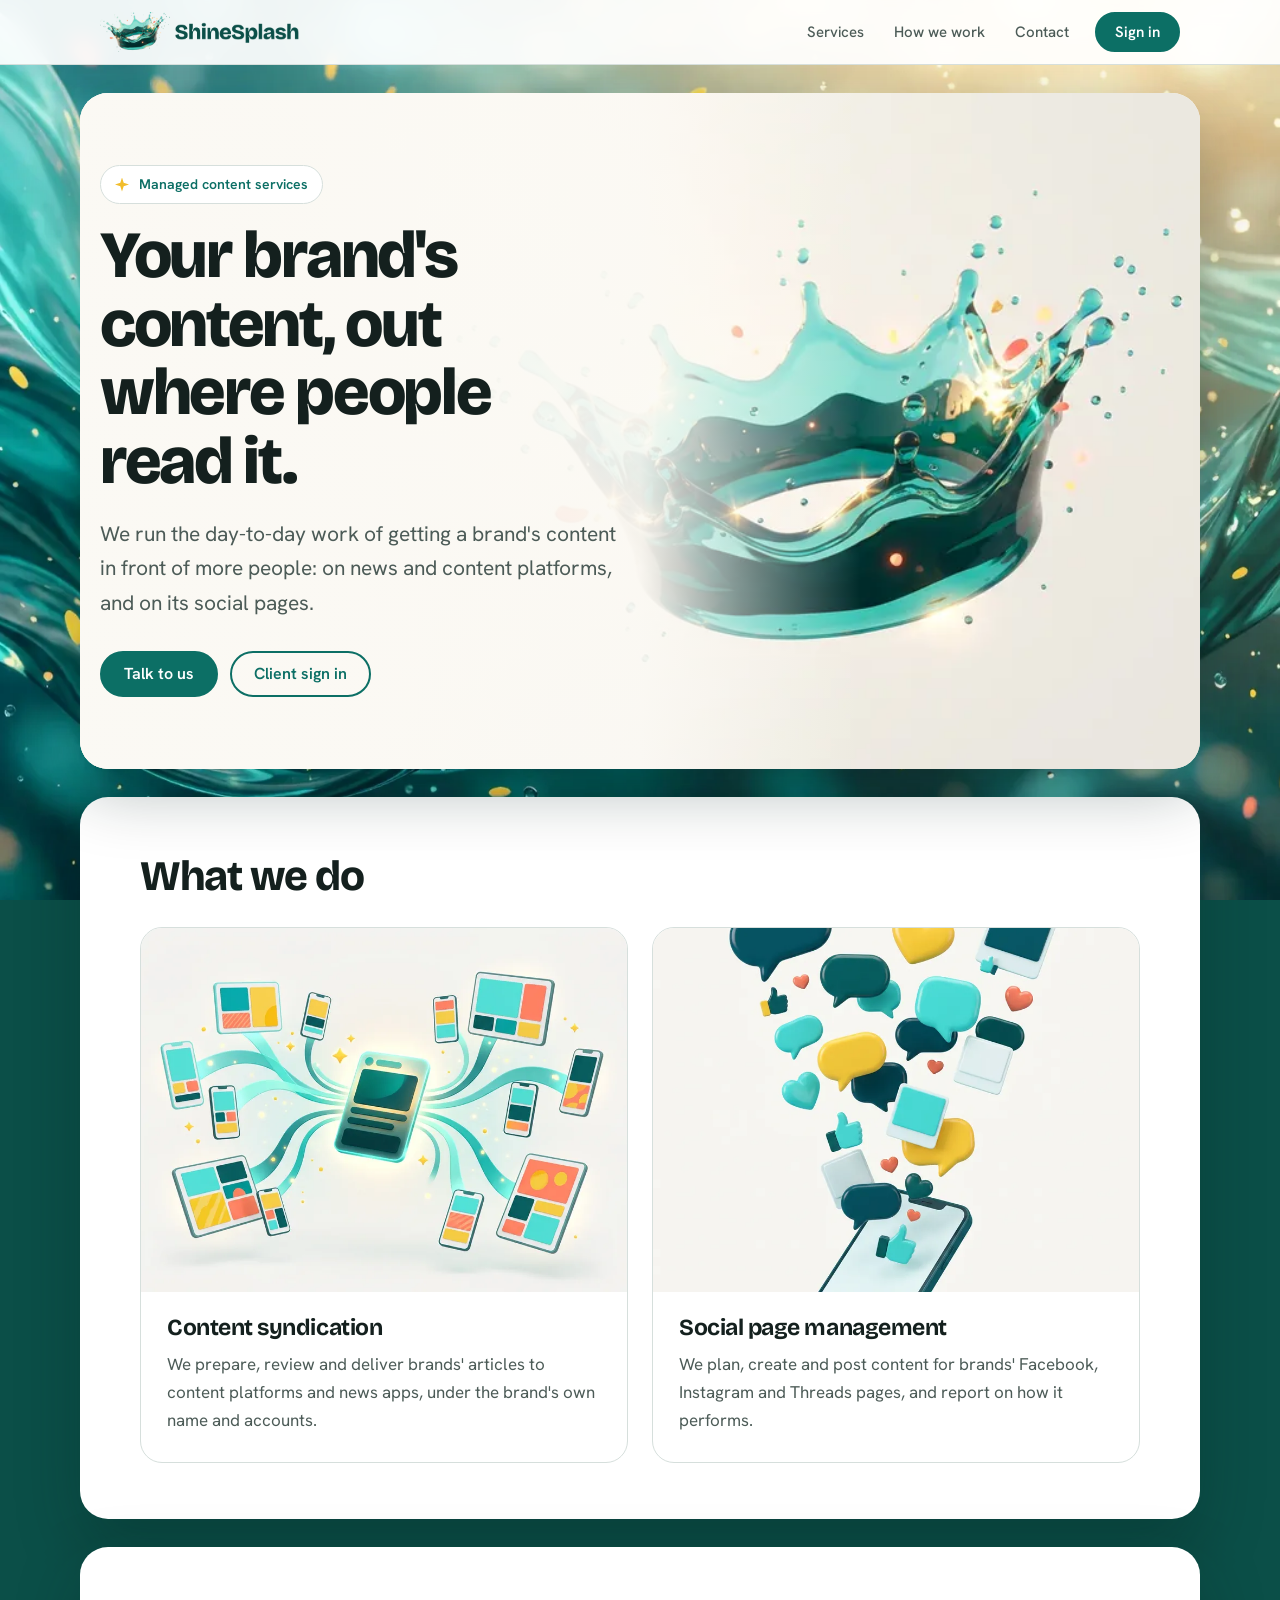
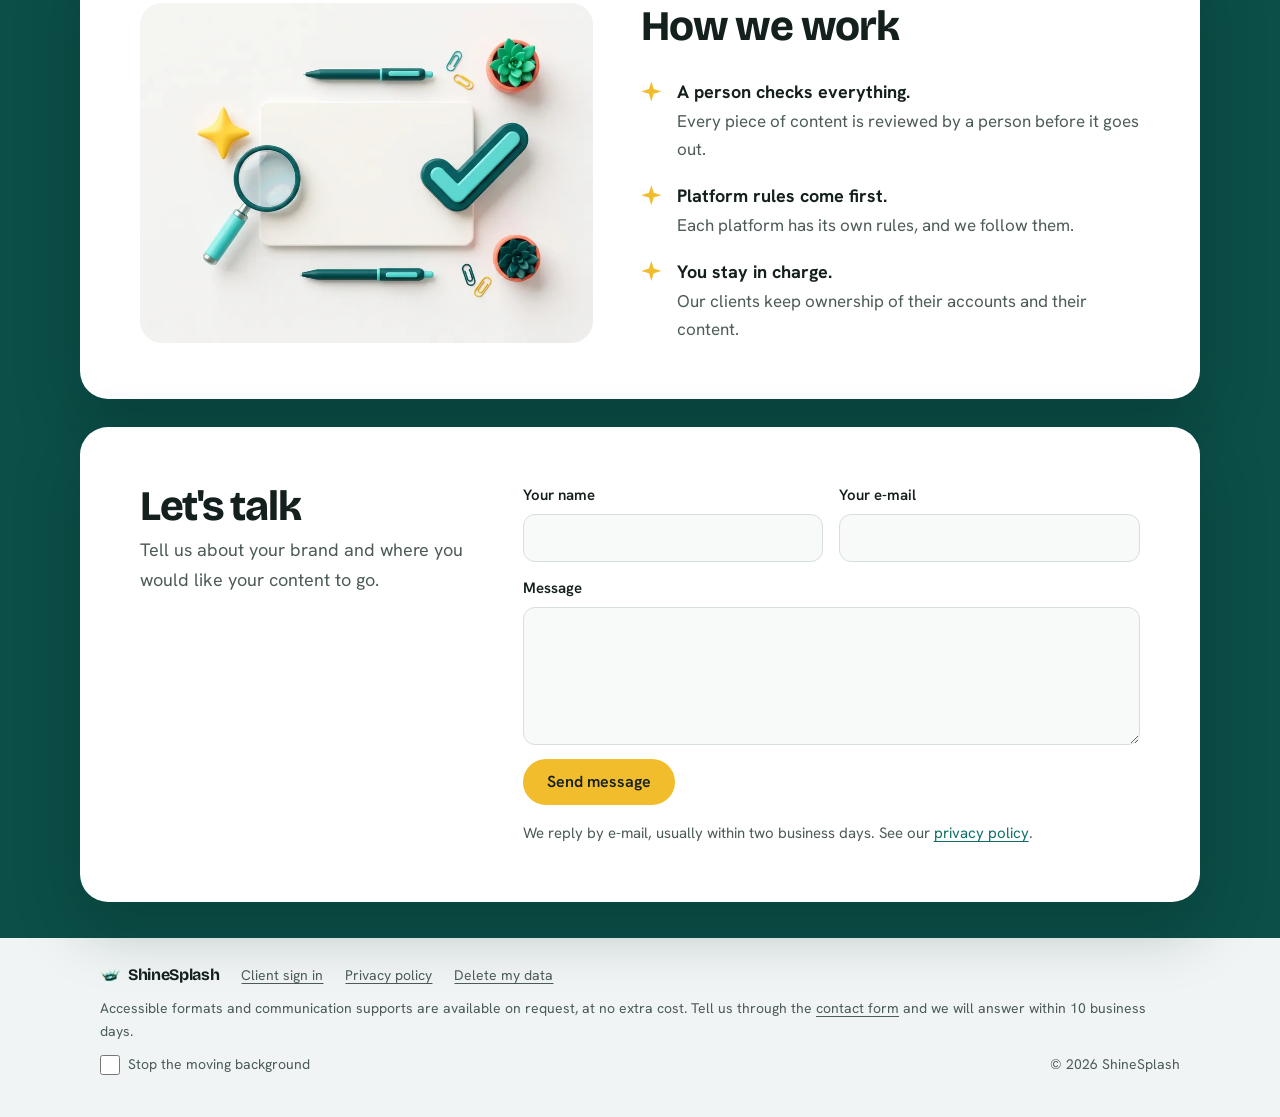
==== commit 4e42b0ad: "privacy: security log kept 24 months (matches the app; numbers from one home), last updated 10 Novem" ====
--- a/index.html
+++ b/index.html
@@ -8,7 +8,9 @@
 <link rel="icon" href="/favicon-16.png" sizes="16x16" type="image/png">
 <link rel="icon" href="/favicon-32.png" sizes="32x32" type="image/png">
 <link rel="icon" href="/favicon.png" sizes="48x48" type="image/png">
+<link rel="icon" href="/favicon.ico" sizes="any">
 <link rel="apple-touch-icon" href="/apple-touch-icon.png">
+<link rel="manifest" href="/site.webmanifest">
 <link rel="preload" href="/assets/fonts/bricolage-grotesque-latin-opsz-normal.woff2" as="font" type="font/woff2" crossorigin>
 <link rel="stylesheet" href="/style.css">
 </head>
@@ -91,7 +93,7 @@
 <footer class="site-foot"><div class="wrap">
   <span class="brand brand-small"><img src="/assets/crown-64.png" width="20" height="20" alt="">ShineSplash</span>
   <a href="https://app.shinesplash.com/signin">Client sign in</a><a href="/privacy/">Privacy policy</a><a href="/data-deletion/">Delete my data</a>
-  <p class="a11y-note">Accessible formats and communication supports are available on request, at no extra cost. Tell us through the <a href="#contact">contact form</a> and we will answer within 10 business days.</p>
+  <p class="a11y-note">Accessible formats and communication supports are available on request, at no extra cost. Tell us through the <a href="#contact">contact form</a> and we will answer within <span data-retention="accessibility_reply_business_days">10 business days</span>.</p>
   <label class="motion-stop"><input type="checkbox" id="motion-stop"> Stop the moving background</label>
   <span class="copy">© 2026 ShineSplash</span>
 </div></footer>
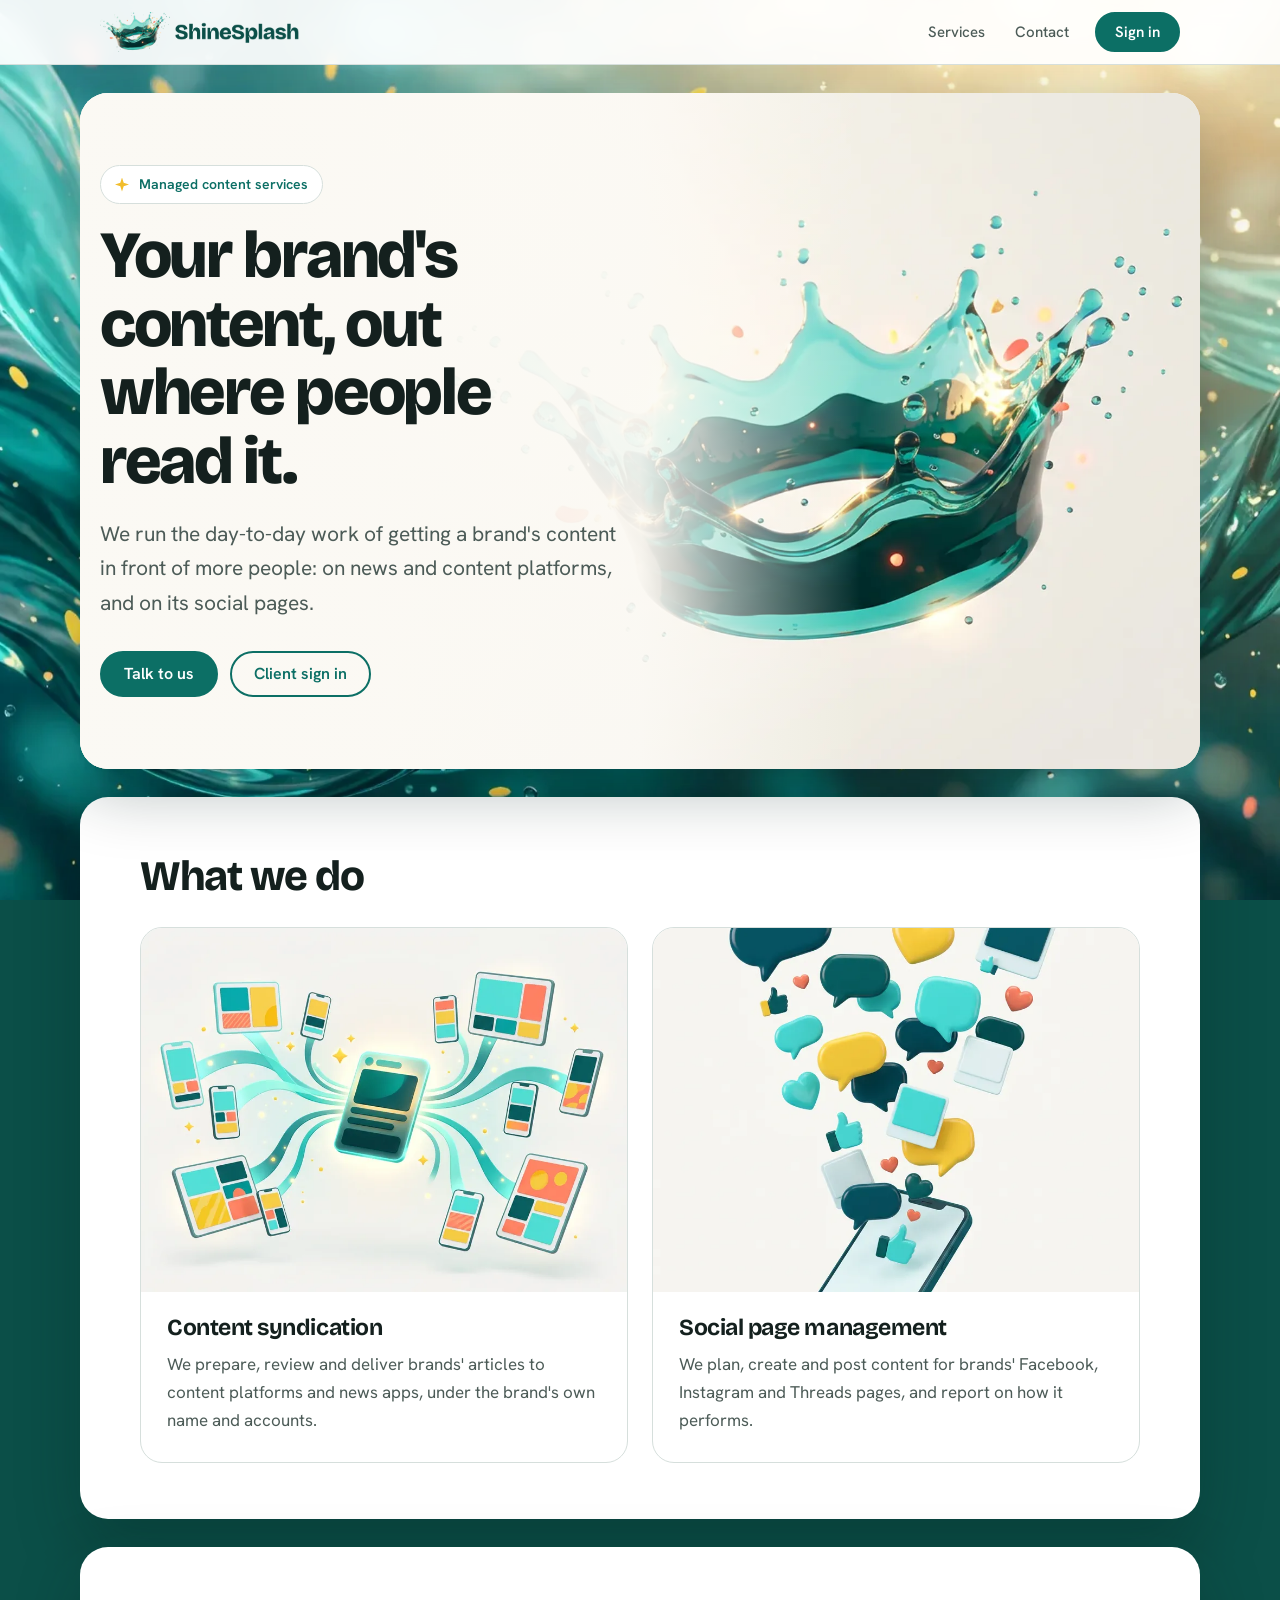
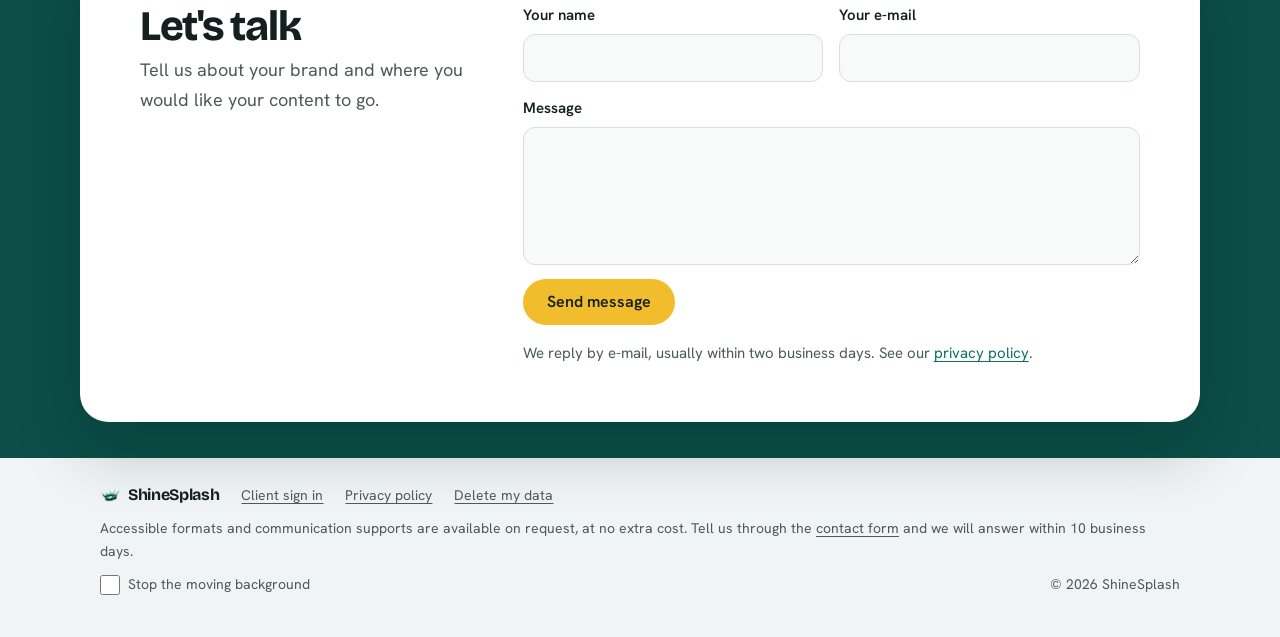
==== commit 07aca0ea: "homepage: remove the How we work section (operator 2026-11-10) Co-Authored-By: Claude Opus 5.5 <nore" ====
--- a/index.html
+++ b/index.html
@@ -19,8 +19,8 @@
 <header class="site-head"><div class="wrap">
   <a class="brand" href="/"><picture><source media="(prefers-color-scheme: dark)" srcset="/assets/lockup-dark-240.png"><img class="brand-logo" src="/assets/lockup-light-240.png" width="199" height="40" alt="ShineSplash"></picture></a>
   <nav aria-label="Main">
-    <a class="nav-link" href="#services">Services</a><a class="nav-link" href="#how">How we work</a><a class="nav-link" href="#contact">Contact</a>
-    <a class="btn btn-small" href="https://app.shinesplash.com/signin">Sign in</a>
+    <a class="nav-link" href="#services">Services</a><a class="nav-link" href="#contact">Contact</a>
+    <a data-brand="consoleUrl" class="btn btn-small" href="https://app.shinesplash.com/signin">Sign in</a>
   </nav>
 </div></header>
 
@@ -34,7 +34,7 @@
       <p class="eyebrow"><span class="spark" aria-hidden="true"></span>Managed content services</p>
       <h1>Your brand's content, out where people read it.</h1>
       <p class="lede">We run the day-to-day work of getting a brand's content in front of more people: on news and content platforms, and on its social pages.</p>
-      <p class="actions"><a class="btn" href="#contact">Talk to us</a><a class="btn btn-ghost" href="https://app.shinesplash.com/signin">Client sign in</a></p>
+      <p class="actions"><a class="btn" href="#contact">Talk to us</a><a data-brand="consoleUrl" class="btn btn-ghost" href="https://app.shinesplash.com/signin">Client sign in</a></p>
     </div>
   </section>
 
@@ -58,27 +58,13 @@
     </div>
   </section>
 
-  <section id="how" class="section how-band">
-    <div class="wrap how">
-      <img src="/assets/img/how-review-900.webp" width="900" height="675" alt="" loading="lazy">
-      <div>
-        <h2 class="section-title">How we work</h2>
-        <ul class="points">
-          <li><strong>A person checks everything.</strong> Every piece of content is reviewed by a person before it goes out.</li>
-          <li><strong>Platform rules come first.</strong> Each platform has its own rules, and we follow them.</li>
-          <li><strong>You stay in charge.</strong> Our clients keep ownership of their accounts and their content.</li>
-        </ul>
-      </div>
-    </div>
-  </section>
-
   <section id="contact" class="wrap section">
     <div class="contact">
       <div>
         <h2>Let's talk</h2>
         <p>Tell us about your brand and where you would like your content to go.</p>
       </div>
-      <form class="contact-form" method="post" action="https://app.shinesplash.com/contact">
+      <form data-brand="consoleUrl" class="contact-form" method="post" action="https://app.shinesplash.com/contact">
         <label>Your name<input name="name" autocomplete="name" maxlength="100" required></label>
         <label>Your e-mail<input name="email" type="email" autocomplete="email" maxlength="200" required></label>
         <label class="wide">Message<textarea name="message" rows="5" maxlength="5000" required></textarea></label>
@@ -92,7 +78,7 @@
 
 <footer class="site-foot"><div class="wrap">
   <span class="brand brand-small"><img src="/assets/crown-64.png" width="20" height="20" alt="">ShineSplash</span>
-  <a href="https://app.shinesplash.com/signin">Client sign in</a><a href="/privacy/">Privacy policy</a><a href="/data-deletion/">Delete my data</a>
+  <a data-brand="consoleUrl" href="https://app.shinesplash.com/signin">Client sign in</a><a href="/privacy/">Privacy policy</a><a href="/data-deletion/">Delete my data</a>
   <p class="a11y-note">Accessible formats and communication supports are available on request, at no extra cost. Tell us through the <a href="#contact">contact form</a> and we will answer within <span data-retention="accessibility_reply_business_days">10 business days</span>.</p>
   <label class="motion-stop"><input type="checkbox" id="motion-stop"> Stop the moving background</label>
   <span class="copy">© 2026 ShineSplash</span>
